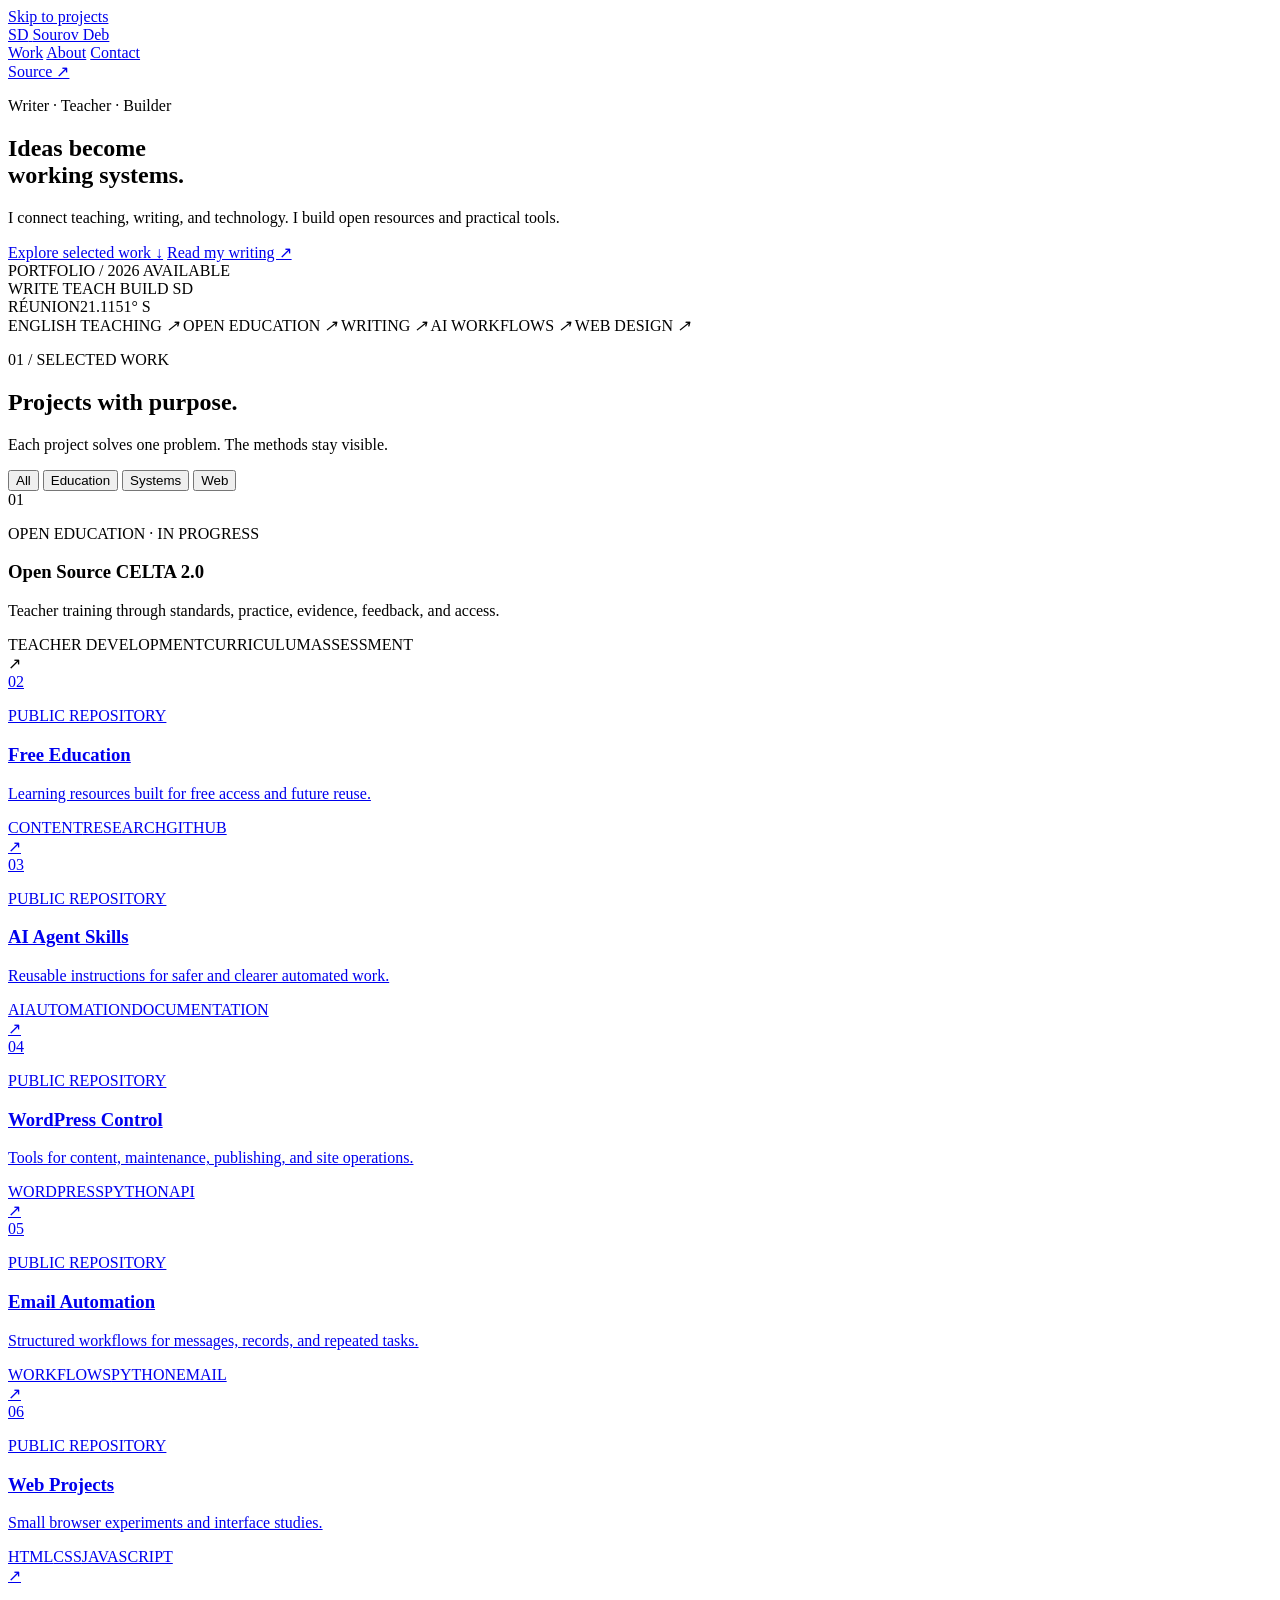
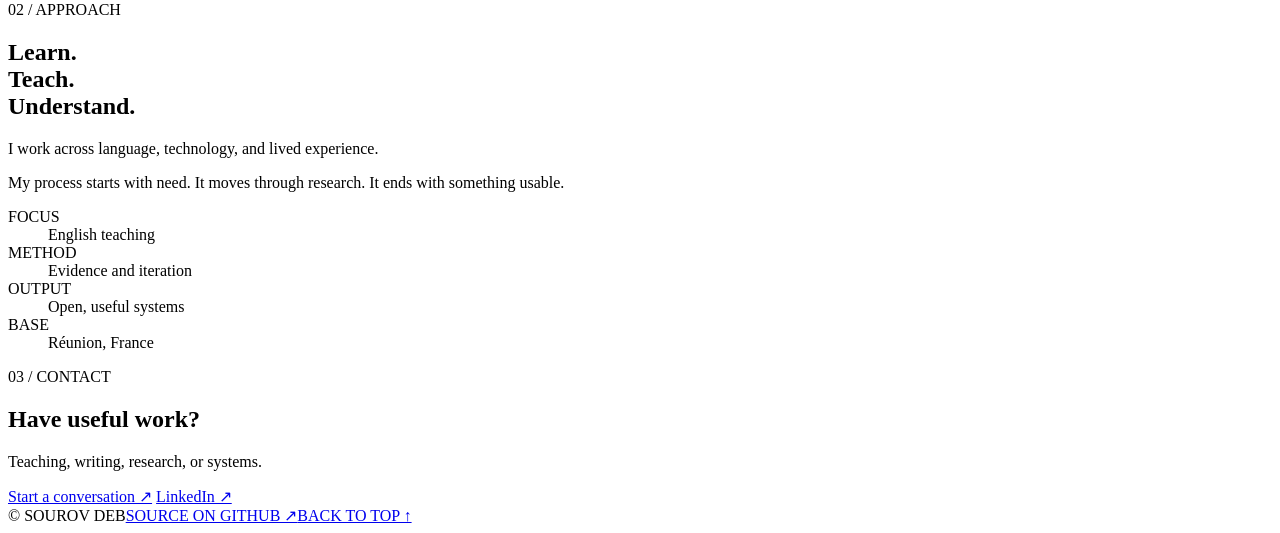
==== index.html @ 83cc6992 "Add portfolio index.html" ====
<!doctype html>
<html lang="en">
<head>
  <meta charset="utf-8">
  <meta name="viewport" content="width=device-width,initial-scale=1">
  <meta name="description" content="Sourov Deb's portfolio: teaching, writing, open education, and practical AI systems.">
  <meta name="theme-color" content="#e7ff48">
  <title>Sourov Deb — Portfolio</title>
  <link rel="icon" type="image/svg+xml" href="data:image/svg+xml,%3Csvg xmlns='http://www.w3.org/2000/svg' viewBox='0 0 64 64'%3E%3Crect width='64' height='64' fill='%23111111'/%3E%3Cpath d='M13 44V20h19c12 0 19 4 19 12s-7 12-19 12H13zm11-8h9c4 0 7-1 7-4s-3-4-7-4h-9v8z' fill='%23e7ff48'/%3E%3C/svg%3E">
  <link rel="preconnect" href="https://fonts.googleapis.com">
  <link rel="preconnect" href="https://fonts.gstatic.com" crossorigin>
  <link href="https://fonts.googleapis.com/css2?family=DM+Mono:wght@400;500&family=Manrope:wght@400;500;600;700;800&display=swap" rel="stylesheet">
  <link rel="stylesheet" href="styles.css">
</head>
<body>
  <a class="skip" href="#work">Skip to projects</a>
  <header class="topbar">
    <a class="brand" href="#top" aria-label="Sourov Deb, home">
      <span class="brand-mark">SD</span>
      <span>Sourov Deb</span>
    </a>
    <nav aria-label="Main navigation">
      <a href="#work">Work</a>
      <a href="#about">About</a>
      <a href="#contact">Contact</a>
    </nav>
    <a class="button small" href="https://github.com/sourovdeb/WEB-Projects" target="_blank" rel="noreferrer">Source ↗</a>
  </header>

  <main id="top">
    <section class="hero" aria-labelledby="hero-title">
      <div class="hero-copy">
        <p class="eyebrow"><span class="pulse"></span> Writer · Teacher · Builder</p>
        <h1 id="hero-title">Ideas become<br><span>working systems.</span></h1>
        <p class="lede">I connect teaching, writing, and technology. I build open resources and practical tools.</p>
        <div class="actions">
          <a class="button" href="#work">Explore selected work ↓</a>
          <a class="text-link" href="https://sourovdeb.com" target="_blank" rel="noreferrer">Read my writing ↗</a>
        </div>
      </div>
      <aside class="signal" aria-label="Portfolio overview">
        <div class="signal-top">
          <span>PORTFOLIO / 2026</span>
          <span class="status">AVAILABLE</span>
        </div>
        <div class="orbit" aria-hidden="true">
          <span class="orbit-ring ring-one"></span>
          <span class="orbit-ring ring-two"></span>
          <span class="node node-a">WRITE</span>
          <span class="node node-b">TEACH</span>
          <span class="node node-c">BUILD</span>
          <span class="core">SD</span>
        </div>
        <div class="signal-bottom">
          <span>RÉUNION</span><span>21.1151° S</span>
        </div>
      </aside>
    </section>

    <section class="ticker" aria-label="Skills">
      <div>ENGLISH TEACHING <i>↗</i> OPEN EDUCATION <i>↗</i> WRITING <i>↗</i> AI WORKFLOWS <i>↗</i> WEB DESIGN <i>↗</i></div>
    </section>

    <section class="work" id="work" aria-labelledby="work-title">
      <div class="section-head">
        <div><p class="eyebrow">01 / SELECTED WORK</p><h2 id="work-title">Projects with purpose.</h2></div>
        <p>Each project solves one problem. The methods stay visible.</p>
      </div>

      <div class="filters" role="group" aria-label="Filter projects">
        <button class="filter active" data-filter="all" aria-pressed="true">All</button>
        <button class="filter" data-filter="education" aria-pressed="false">Education</button>
        <button class="filter" data-filter="systems" aria-pressed="false">Systems</button>
        <button class="filter" data-filter="web" aria-pressed="false">Web</button>
      </div>

      <div class="project-grid">
        <article class="project featured" data-category="education">
          <div class="project-index">01</div>
          <div class="project-body">
            <p class="tag">OPEN EDUCATION · IN PROGRESS</p>
            <h3>Open Source CELTA 2.0</h3>
            <p>Teacher training through standards, practice, evidence, feedback, and access.</p>
            <div class="project-meta"><span>TEACHER DEVELOPMENT</span><span>CURRICULUM</span><span>ASSESSMENT</span></div>
          </div>
          <span class="project-arrow" aria-hidden="true">↗</span>
        </article>

        <a class="project" data-category="education" href="https://github.com/sourovdeb/free_education" target="_blank" rel="noreferrer">
          <div class="project-index">02</div>
          <div class="project-body">
            <p class="tag">PUBLIC REPOSITORY</p>
            <h3>Free Education</h3>
            <p>Learning resources built for free access and future reuse.</p>
            <div class="project-meta"><span>CONTENT</span><span>RESEARCH</span><span>GITHUB</span></div>
          </div>
          <span class="project-arrow" aria-hidden="true">↗</span>
        </a>

        <a class="project" data-category="systems" href="https://github.com/sourovdeb/ai_agent_skills" target="_blank" rel="noreferrer">
          <div class="project-index">03</div>
          <div class="project-body">
            <p class="tag">PUBLIC REPOSITORY</p>
            <h3>AI Agent Skills</h3>
            <p>Reusable instructions for safer and clearer automated work.</p>
            <div class="project-meta"><span>AI</span><span>AUTOMATION</span><span>DOCUMENTATION</span></div>
          </div>
          <span class="project-arrow" aria-hidden="true">↗</span>
        </a>

        <a class="project" data-category="web" href="https://github.com/sourovdeb/wordpress-control" target="_blank" rel="noreferrer">
          <div class="project-index">04</div>
          <div class="project-body">
            <p class="tag">PUBLIC REPOSITORY</p>
            <h3>WordPress Control</h3>
            <p>Tools for content, maintenance, publishing, and site operations.</p>
            <div class="project-meta"><span>WORDPRESS</span><span>PYTHON</span><span>API</span></div>
          </div>
          <span class="project-arrow" aria-hidden="true">↗</span>
        </a>

        <a class="project" data-category="systems" href="https://github.com/sourovdeb/email_automation" target="_blank" rel="noreferrer">
          <div class="project-index">05</div>
          <div class="project-body">
            <p class="tag">PUBLIC REPOSITORY</p>
            <h3>Email Automation</h3>
            <p>Structured workflows for messages, records, and repeated tasks.</p>
            <div class="project-meta"><span>WORKFLOWS</span><span>PYTHON</span><span>EMAIL</span></div>
          </div>
          <span class="project-arrow" aria-hidden="true">↗</span>
        </a>

        <a class="project" data-category="web" href="https://github.com/sourovdeb/WEB-Projects" target="_blank" rel="noreferrer">
          <div class="project-index">06</div>
          <div class="project-body">
            <p class="tag">PUBLIC REPOSITORY</p>
            <h3>Web Projects</h3>
            <p>Small browser experiments and interface studies.</p>
            <div class="project-meta"><span>HTML</span><span>CSS</span><span>JAVASCRIPT</span></div>
          </div>
          <span class="project-arrow" aria-hidden="true">↗</span>
        </a>
      </div>
    </section>

    <section class="about" id="about" aria-labelledby="about-title">
      <div><p class="eyebrow">02 / APPROACH</p><h2 id="about-title">Learn.<br>Teach.<br>Understand.</h2></div>
      <div class="about-copy">
        <p>I work across language, technology, and lived experience.</p>
        <p>My process starts with need. It moves through research. It ends with something usable.</p>
        <dl>
          <div><dt>FOCUS</dt><dd>English teaching</dd></div>
          <div><dt>METHOD</dt><dd>Evidence and iteration</dd></div>
          <div><dt>OUTPUT</dt><dd>Open, useful systems</dd></div>
          <div><dt>BASE</dt><dd>Réunion, France</dd></div>
        </dl>
      </div>
    </section>

    <section class="contact" id="contact" aria-labelledby="contact-title">
      <p class="eyebrow">03 / CONTACT</p>
      <h2 id="contact-title">Have useful work?</h2>
      <p>Teaching, writing, research, or systems.</p>
      <div class="actions center">
        <a class="button light" href="mailto:sourovdeb.is@gmail.com">Start a conversation ↗</a>
        <a class="text-link light-link" href="https://www.linkedin.com/in/sourovdeb/" target="_blank" rel="noreferrer">LinkedIn ↗</a>
      </div>
    </section>
  </main>

  <footer><span>© <span id="year"></span> SOUROV DEB</span><a href="https://github.com/sourovdeb/WEB-Projects" target="_blank" rel="noreferrer">SOURCE ON GITHUB ↗</a><a href="#top">BACK TO TOP ↑</a></footer>
  <script src="script.js"></script>
</body>
</html>
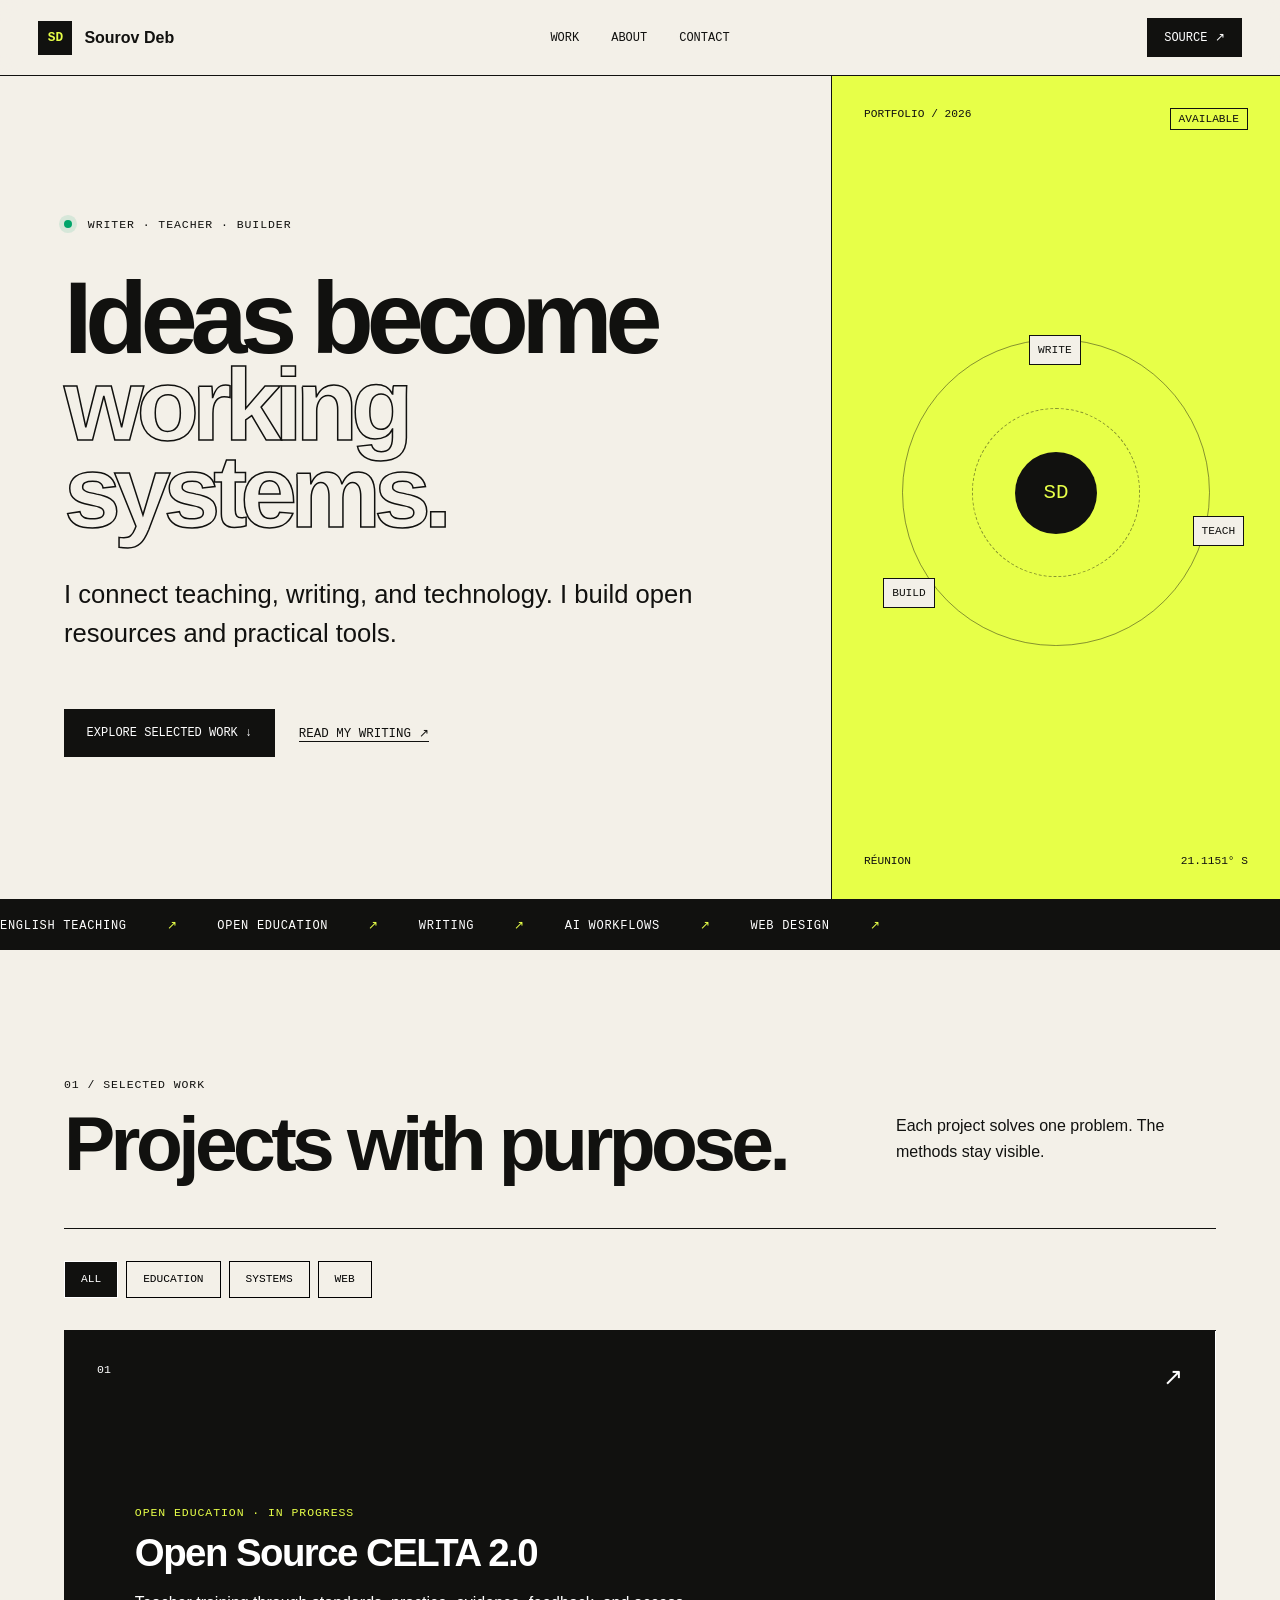
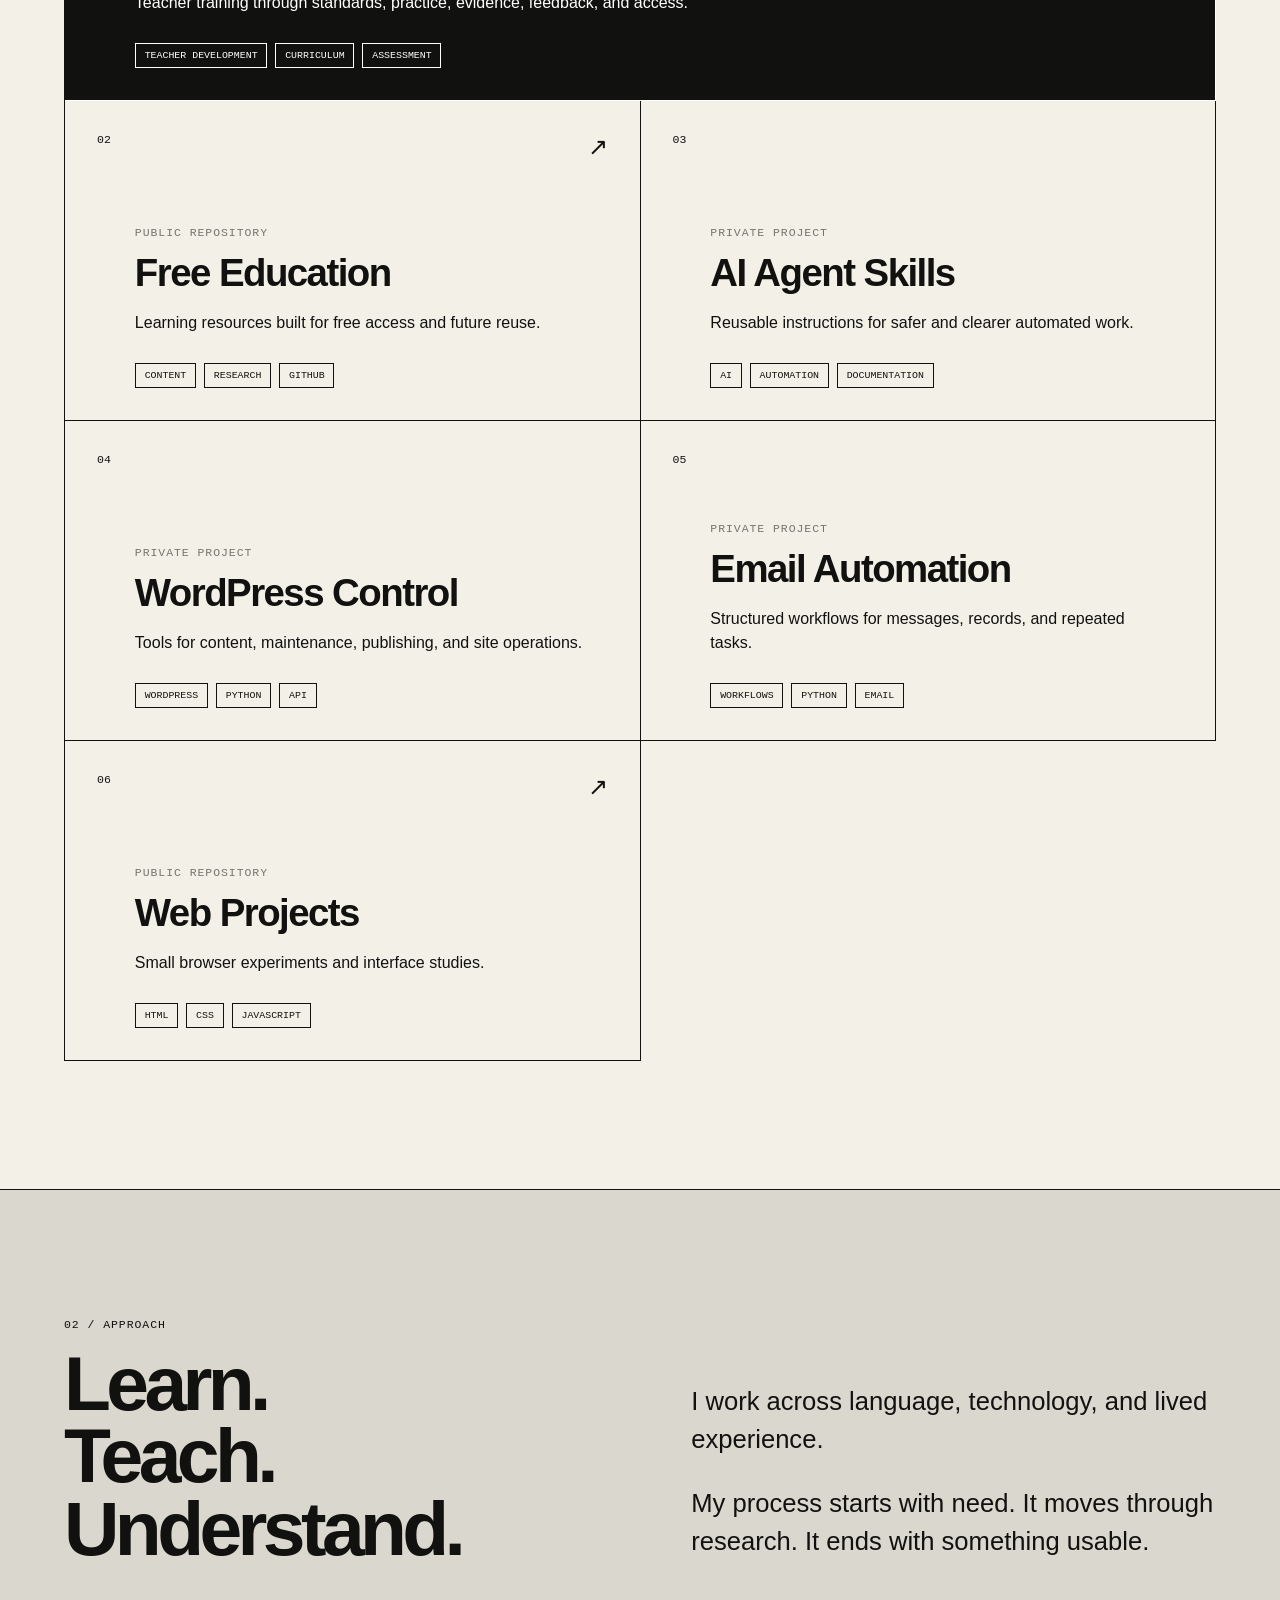
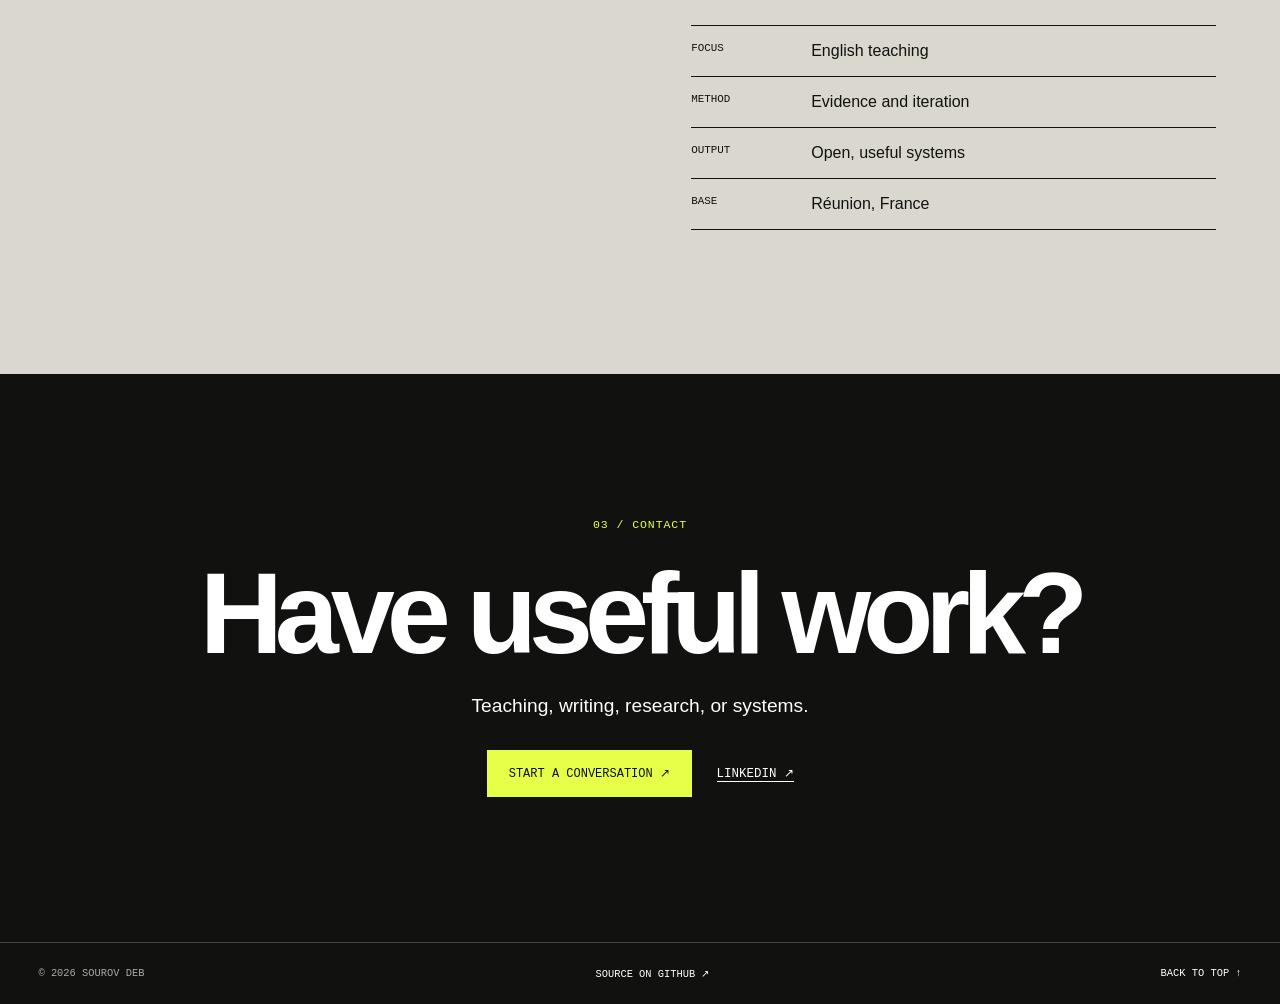
==== commit 1e91f44e: "Unlink portfolio cards for repositories that are now private Leave the project names as plain text s" ====
--- a/index.html
+++ b/index.html
@@ -97,38 +97,35 @@
           <span class="project-arrow" aria-hidden="true">↗</span>
         </a>
 
-        <a class="project" data-category="systems" href="https://github.com/sourovdeb/ai_agent_skills" target="_blank" rel="noreferrer">
+        <article class="project" data-category="systems">
           <div class="project-index">03</div>
           <div class="project-body">
-            <p class="tag">PUBLIC REPOSITORY</p>
+            <p class="tag">PRIVATE PROJECT</p>
             <h3>AI Agent Skills</h3>
             <p>Reusable instructions for safer and clearer automated work.</p>
             <div class="project-meta"><span>AI</span><span>AUTOMATION</span><span>DOCUMENTATION</span></div>
           </div>
-          <span class="project-arrow" aria-hidden="true">↗</span>
-        </a>
+        </article>
 
-        <a class="project" data-category="web" href="https://github.com/sourovdeb/wordpress-control" target="_blank" rel="noreferrer">
+        <article class="project" data-category="web">
           <div class="project-index">04</div>
           <div class="project-body">
-            <p class="tag">PUBLIC REPOSITORY</p>
+            <p class="tag">PRIVATE PROJECT</p>
             <h3>WordPress Control</h3>
             <p>Tools for content, maintenance, publishing, and site operations.</p>
             <div class="project-meta"><span>WORDPRESS</span><span>PYTHON</span><span>API</span></div>
           </div>
-          <span class="project-arrow" aria-hidden="true">↗</span>
-        </a>
+        </article>
 
-        <a class="project" data-category="systems" href="https://github.com/sourovdeb/email_automation" target="_blank" rel="noreferrer">
+        <article class="project" data-category="systems">
           <div class="project-index">05</div>
           <div class="project-body">
-            <p class="tag">PUBLIC REPOSITORY</p>
+            <p class="tag">PRIVATE PROJECT</p>
             <h3>Email Automation</h3>
             <p>Structured workflows for messages, records, and repeated tasks.</p>
             <div class="project-meta"><span>WORKFLOWS</span><span>PYTHON</span><span>EMAIL</span></div>
           </div>
-          <span class="project-arrow" aria-hidden="true">↗</span>
-        </a>
+        </article>
 
         <a class="project" data-category="web" href="https://github.com/sourovdeb/WEB-Projects" target="_blank" rel="noreferrer">
           <div class="project-index">06</div>
--- a/styles.css
+++ b/styles.css
@@ -0,0 +1,2 @@
+:root{--ink:#11110f;--paper:#f3f0e8;--acid:#e7ff48;--muted:#77756e;--line:rgba(17,17,15,.2);--mono:"DM Mono",monospace;--sans:"Manrope",sans-serif}*{box-sizing:border-box}html{scroll-behavior:smooth}body{margin:0;background:var(--paper);color:var(--ink);font-family:var(--sans);font-size:16px}.skip{position:fixed;left:1rem;top:-5rem;background:var(--acid);color:#000;padding:.75rem;z-index:99}.skip:focus{top:1rem}a{color:inherit;text-decoration:none}.topbar{height:76px;border-bottom:1px solid var(--ink);display:grid;grid-template-columns:1fr auto 1fr;align-items:center;padding:0 3vw;position:sticky;top:0;background:rgba(243,240,232,.94);backdrop-filter:blur(12px);z-index:20}.brand{display:flex;gap:.75rem;align-items:center;font-weight:800}.brand-mark{display:grid;place-items:center;width:34px;height:34px;background:var(--ink);color:var(--acid);font-family:var(--mono);font-size:.8rem}.topbar nav{display:flex;gap:2rem;font-family:var(--mono);font-size:.75rem;text-transform:uppercase}.topbar nav a:hover{text-decoration:underline}.topbar>.button{justify-self:end}.button{display:inline-flex;align-items:center;justify-content:center;background:var(--ink);color:white;padding:1rem 1.35rem;font-family:var(--mono);font-size:.75rem;text-transform:uppercase;border:1px solid var(--ink);transition:.18s}.button:hover{background:var(--acid);color:var(--ink)}.button.small{padding:.7rem 1rem}.hero{min-height:calc(100vh - 76px);display:grid;grid-template-columns:1.3fr .7fr;border-bottom:1px solid var(--ink)}.hero-copy{display:flex;flex-direction:column;justify-content:center;padding:8vw 5vw;border-right:1px solid var(--ink)}.eyebrow,.tag{font-family:var(--mono);font-size:.72rem;letter-spacing:.08em;text-transform:uppercase}.pulse{display:inline-block;width:8px;height:8px;border-radius:50%;background:#00a56a;margin-right:.5rem;box-shadow:0 0 0 5px rgba(0,165,106,.12)}h1,h2,h3,p{margin-top:0}h1{font-size:clamp(3.2rem,8vw,8.4rem);line-height:.85;letter-spacing:-.07em;margin:2rem 0 2.5rem;font-weight:800}h1 span{-webkit-text-stroke:1.5px var(--ink);color:transparent}.lede{max-width:650px;font-size:clamp(1.1rem,2vw,1.6rem);line-height:1.5}.actions{display:flex;align-items:center;gap:1.5rem;margin-top:2rem}.text-link{font-family:var(--mono);font-size:.78rem;text-transform:uppercase;border-bottom:1px solid}.signal{display:flex;flex-direction:column;justify-content:space-between;background:var(--acid);padding:2rem;font-family:var(--mono);font-size:.7rem}.signal-top,.signal-bottom{display:flex;justify-content:space-between}.status{padding:.25rem .5rem;border:1px solid}.orbit{position:relative;aspect-ratio:1;display:grid;place-items:center;max-width:480px;margin:auto;width:100%}.orbit-ring{position:absolute;border:1px solid rgba(17,17,15,.45);border-radius:50%}.ring-one{inset:10%;animation:spin 28s linear infinite}.ring-two{inset:28%;border-style:dashed;animation:spin 18s linear reverse infinite}.core{display:grid;place-items:center;width:82px;height:82px;background:var(--ink);color:var(--acid);border-radius:50%;font-size:1.3rem}.node{position:absolute;background:var(--paper);border:1px solid;padding:.5rem}.node-a{top:9%;left:43%}.node-b{right:1%;top:56%}.node-c{left:5%;bottom:20%}@keyframes spin{to{transform:rotate(360deg)}}.ticker{overflow:hidden;background:var(--ink);color:white;padding:1.1rem 0;white-space:nowrap;font-family:var(--mono);font-size:.75rem;letter-spacing:.06em}.ticker div{width:max-content;animation:marquee 25s linear infinite}.ticker i{color:var(--acid);font-style:normal;margin:0 2rem}@keyframes marquee{to{transform:translateX(-30%)}}.work{padding:8rem 5vw}.section-head{display:grid;grid-template-columns:1fr 320px;gap:3rem;align-items:end;padding-bottom:3rem;border-bottom:1px solid}.section-head h2,.about h2{font-size:clamp(2.8rem,6vw,6.2rem);line-height:.95;letter-spacing:-.06em;margin:1rem 0 0}.section-head>p{line-height:1.6}.filters{display:flex;gap:.5rem;margin:2rem 0}.filter{border:1px solid;background:transparent;padding:.7rem 1rem;font-family:var(--mono);font-size:.7rem;text-transform:uppercase;cursor:pointer}.filter:hover,.filter.active{background:var(--ink);color:white}.project-grid{display:grid;grid-template-columns:1fr 1fr;border-top:1px solid;border-left:1px solid}.project{min-height:320px;border-right:1px solid;border-bottom:1px solid;padding:2rem;display:grid;grid-template-columns:auto 1fr auto;gap:1.5rem;position:relative;transition:.2s}.project:hover{background:var(--acid)}.project.featured{grid-column:1/-1;min-height:370px;background:var(--ink);color:white}.project.featured:hover{background:#24241f}.project[hidden]{display:none}.project-index{font-family:var(--mono);font-size:.72rem}.project-body{align-self:end}.project h3{font-size:clamp(1.8rem,3vw,3.2rem);letter-spacing:-.04em;margin:.6rem 0 1rem}.project p:not(.tag){max-width:560px;line-height:1.5}.tag{color:var(--muted)}.featured .tag{color:var(--acid)}.project-meta{display:flex;flex-wrap:wrap;gap:.5rem;margin-top:1.8rem}.project-meta span{font-family:var(--mono);font-size:.62rem;border:1px solid currentColor;padding:.35rem .55rem}.project-arrow{font-size:1.5rem}.about{display:grid;grid-template-columns:1fr 1fr;gap:8vw;padding:8rem 5vw;background:#dad7ce;border-top:1px solid}.about-copy{padding-top:4rem}.about-copy>p{font-size:clamp(1.25rem,2vw,1.8rem);line-height:1.5}.about dl{margin-top:4rem;border-top:1px solid}.about dl div{display:grid;grid-template-columns:120px 1fr;border-bottom:1px solid;padding:1rem 0}.about dt{font-family:var(--mono);font-size:.68rem}.about dd{margin:0}.contact{background:var(--ink);color:white;text-align:center;padding:9rem 5vw}.contact .eyebrow{color:var(--acid)}.contact h2{font-size:clamp(3.2rem,9vw,9rem);letter-spacing:-.07em;margin:1rem 0}.contact>p:not(.eyebrow){font-size:1.2rem}.center{justify-content:center}.button.light{background:var(--acid);color:var(--ink)}.button.light:hover{background:white}.light-link{color:white}footer{display:flex;justify-content:space-between;gap:1rem;padding:1.5rem 3vw;background:var(--ink);color:#aaa;border-top:1px solid #444;font-family:var(--mono);font-size:.65rem}footer a{color:white}@media(max-width:800px){.topbar{grid-template-columns:1fr auto;height:66px}.topbar nav{display:none}.hero{grid-template-columns:1fr}.hero-copy{border-right:0;border-bottom:1px solid;padding:5rem 6vw}.signal{min-height:520px}.section-head{grid-template-columns:1fr}.project-grid{grid-template-columns:1fr}.project.featured{grid-column:auto}.about{grid-template-columns:1fr}.about-copy{padding-top:0}footer{flex-direction:column;text-align:center}.button.small{font-size:0}.button.small:after{content:'GH ↗';font-size:.7rem}}@media(max-width:520px){h1{font-size:3.6rem}.hero-copy{padding-top:4rem}.actions{align-items:stretch;flex-direction:column}.text-link{text-align:center;padding:.6rem}.work{padding:6rem 4vw}.filters{overflow-x:auto}.project{min-height:300px;padding:1.2rem;gap:.75rem}.about,.contact{padding:6rem 5vw}.signal{min-height:420px}.about dl div{grid-template-columns:90px 1fr}}
+@media(prefers-reduced-motion:reduce){html{scroll-behavior:auto}.orbit-ring,.ticker div{animation:none}}
